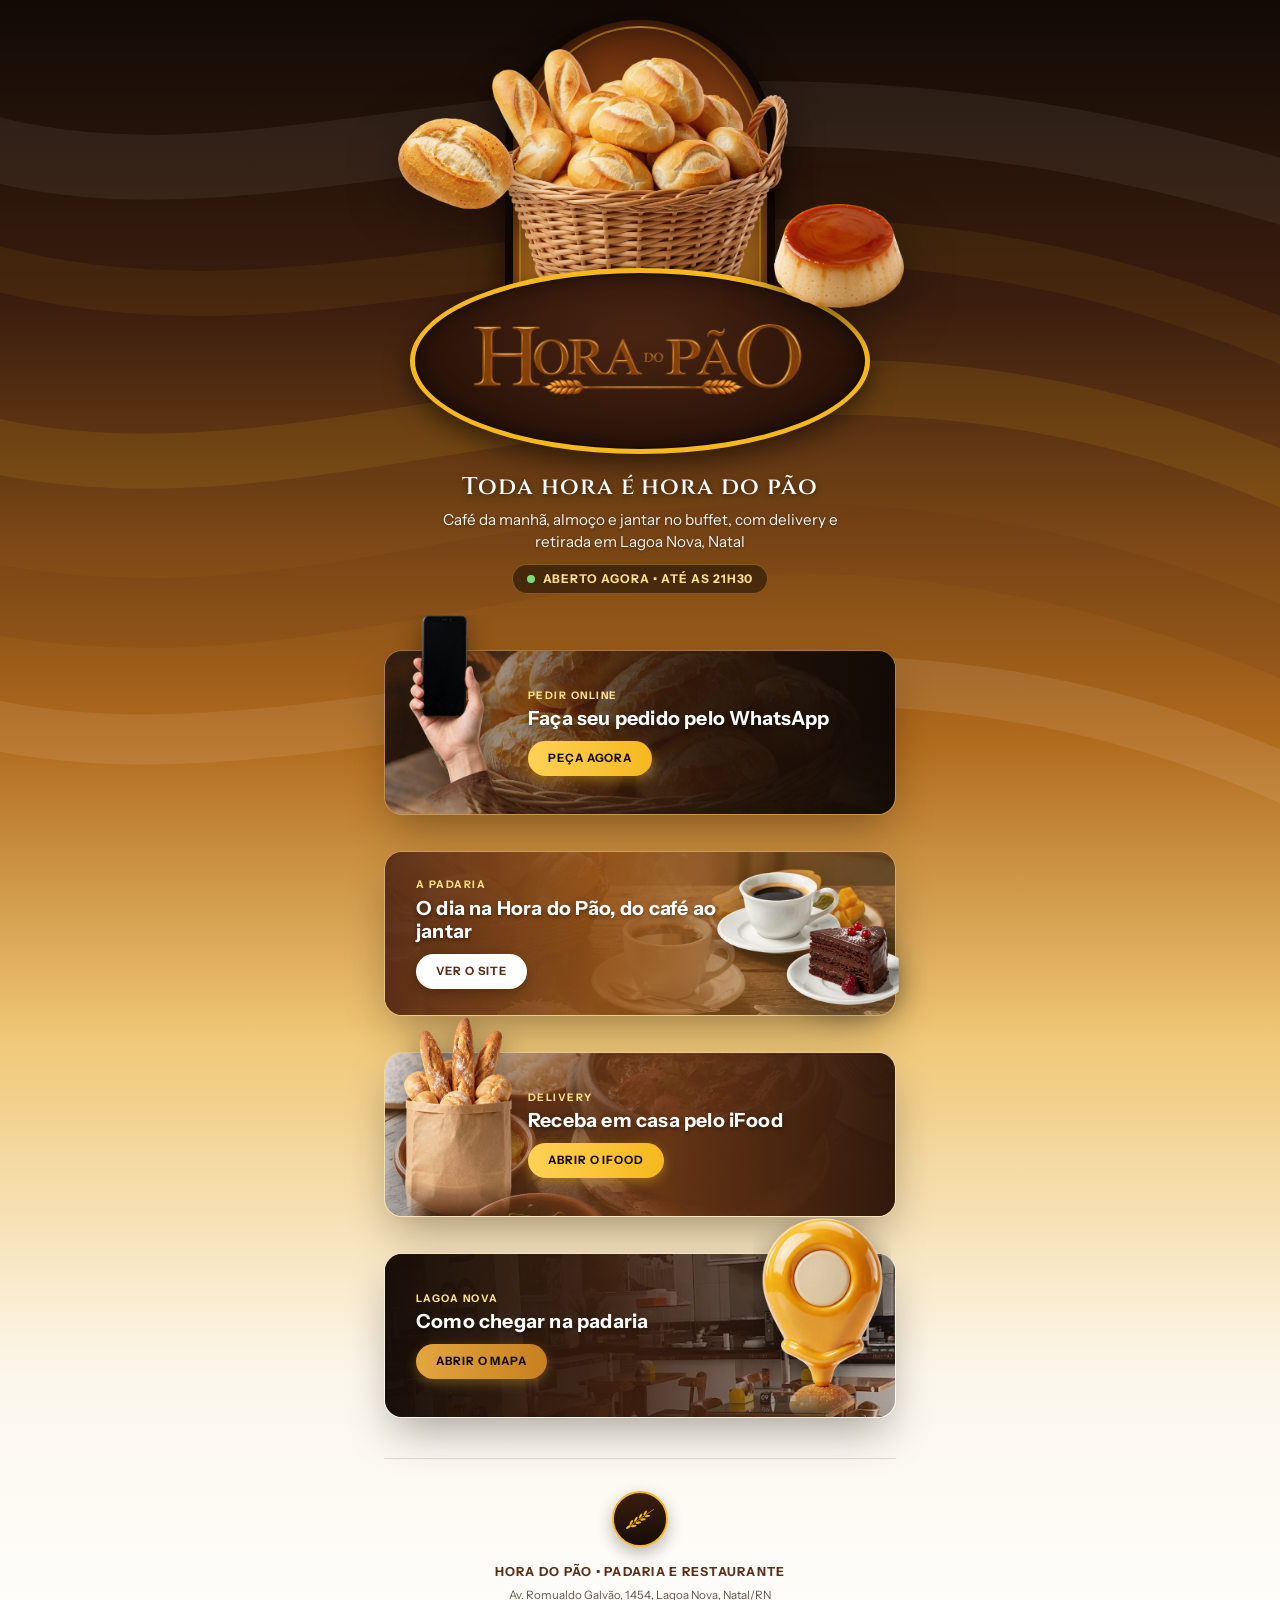
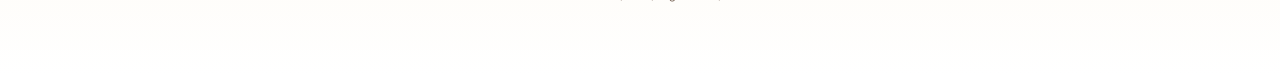
==== bio/index.html @ 215878dd "Adiciona página /bio e ajusta relógio e mobile - bio/: página de links para o Instagram, com arco do" ====
<!DOCTYPE html>
<html lang="pt-BR">
<head>
  <meta charset="UTF-8">
  <meta name="viewport" content="width=device-width, initial-scale=1">
  <title>Hora do Pão | Links</title>
  <meta name="description" content="Hora do Pão, padaria e restaurante em Lagoa Nova, Natal. Peça pelo WhatsApp ou iFood, veja o site e saiba como chegar.">
  <meta name="theme-color" content="#170D07">
  <meta property="og:title" content="Hora do Pão | Padaria e restaurante em Natal">
  <meta property="og:description" content="Toda hora é hora do pão. Pedidos, delivery e como chegar.">
  <meta property="og:image" content="../assets/img/paes.jpg">
  <meta property="og:type" content="website">

  <link rel="preconnect" href="https://fonts.googleapis.com">
  <link rel="preconnect" href="https://fonts.gstatic.com" crossorigin>
  <link href="https://fonts.googleapis.com/css2?family=Cinzel:wght@500;600&family=Instrument+Sans:wght@400;500;600;700&display=swap" rel="stylesheet">

  <link rel="preload" as="image" href="../assets/img/bio/cesto.png" fetchpriority="high">
  <link rel="preload" as="image" href="../assets/img/logo.png" fetchpriority="high">
  <link rel="preload" as="image" href="../assets/img/bio/pao.png">
  <link rel="preload" as="image" href="../assets/img/bio/pudim.png">

  <link rel="stylesheet" href="style.css">
</head>
<body>

  <!-- Faixas onduladas do fundo -->
  <div class="fundo-ondas" aria-hidden="true">
    <svg viewBox="0 0 1440 900" fill="none" xmlns="http://www.w3.org/2000/svg" preserveAspectRatio="none">
      <path d="M-100 120 C 300 280, 700 -40, 1540 220" stroke="rgba(255, 255, 255, 0.07)" stroke-width="65"/>
      <path d="M-100 240 C 400 420, 800 60, 1540 380" stroke="rgba(245, 185, 30, 0.08)" stroke-width="45"/>
      <path d="M-100 420 C 350 580, 850 200, 1540 520" stroke="rgba(245, 185, 30, 0.12)" stroke-width="55"/>
      <path d="M-100 580 C 450 720, 750 350, 1540 680" stroke="rgba(90, 46, 23, 0.14)" stroke-width="70"/>
      <path d="M-100 700 C 320 850, 880 500, 1540 820" stroke="rgba(255, 255, 255, 0.1)" stroke-width="50"/>
    </svg>
  </div>

  <main class="bio">

    <header class="bio-topo">
      <div class="forno">
        <div class="forno__arco"></div>
        <img class="forno__cesto" src="../assets/img/bio/cesto.png" alt="Cesto de pão francês" width="720" height="611" fetchpriority="high" decoding="async">

        <div class="flutua flutua--esq" aria-hidden="true">
          <img class="flutua__img flutua__img--pao" src="../assets/img/bio/pao.png" alt="" width="320" height="250" decoding="async">
        </div>
      </div>

      <div class="placa-area">
        <h1 class="placa"><img src="../assets/img/logo.png" alt="Hora do Pão" width="1600" height="600" fetchpriority="high" decoding="async"></h1>

        <div class="flutua flutua--dir" aria-hidden="true">
          <img class="flutua__img flutua__img--pudim" src="../assets/img/bio/pudim.png" alt="" width="320" height="255" decoding="async">
        </div>
      </div>

      <div class="boas-vindas">
        <p class="boas-vindas__lema">Toda hora é hora do pão</p>
        <p class="boas-vindas__texto">Café da manhã, almoço e jantar no buffet, com delivery e retirada em Lagoa Nova, Natal</p>
        <p class="boas-vindas__status" id="status"><span class="boas-vindas__ponto" aria-hidden="true"></span><span id="status-texto">Aberto todos os dias, a partir das 6h</span></p>
      </div>
    </header>

    <nav class="links" aria-label="Links da Hora do Pão">

      <a class="faixa faixa--whatsapp" href="https://wa.me/5584992081542?text=Ol%C3%A1!%20Quero%20fazer%20um%20pedido%20na%20Hora%20do%20P%C3%A3o." target="_blank" rel="noopener noreferrer">
        <div class="faixa__fundo"></div>
        <div class="faixa__foto faixa__foto--esq"><img src="../assets/img/bio/celular.png" alt="" width="236" height="480" decoding="async"></div>
        <div class="faixa__conteudo faixa__conteudo--dir">
          <span class="faixa__tag">Pedir online</span>
          <span class="faixa__titulo">Faça seu pedido pelo WhatsApp</span>
          <span class="faixa__botao">Peça agora</span>
        </div>
      </a>

      <a class="faixa faixa--site" href="../">
        <div class="faixa__fundo"></div>
        <div class="faixa__foto faixa__foto--dir faixa__foto--larga"><img src="../assets/img/bio/cafe.png" alt="" width="480" height="352" loading="lazy" decoding="async"></div>
        <div class="faixa__conteudo faixa__conteudo--esq">
          <span class="faixa__tag">A padaria</span>
          <span class="faixa__titulo">O dia na Hora do Pão, do café ao jantar</span>
          <span class="faixa__botao">Ver o site</span>
        </div>
      </a>

      <a class="faixa faixa--ifood" href="https://www.ifood.com.br/delivery/natal-rn/hora-do-pao-padaria-e-restaurante-lagoa-nova/bbb36d8f-8e2b-4144-b523-37122ae760ab" target="_blank" rel="noopener noreferrer">
        <div class="faixa__fundo"></div>
        <div class="faixa__foto faixa__foto--esq"><img src="../assets/img/bio/sacola.png" alt="" width="259" height="480" loading="lazy" decoding="async"></div>
        <div class="faixa__conteudo faixa__conteudo--dir">
          <span class="faixa__tag">Delivery</span>
          <span class="faixa__titulo">Receba em casa pelo iFood</span>
          <span class="faixa__botao">Abrir o iFood</span>
        </div>
      </a>

      <a class="faixa faixa--mapa" href="https://share.google/lMcc5gA6wHvhOMpHn" target="_blank" rel="noopener noreferrer">
        <div class="faixa__fundo"></div>
        <div class="faixa__foto faixa__foto--dir"><img src="../assets/img/bio/pino.png" alt="" width="288" height="480" loading="lazy" decoding="async"></div>
        <div class="faixa__conteudo faixa__conteudo--esq">
          <span class="faixa__tag">Lagoa Nova</span>
          <span class="faixa__titulo">Como chegar na padaria</span>
          <span class="faixa__botao">Abrir o mapa</span>
        </div>
      </a>

    </nav>

    <footer class="bio-rodape">
      <div class="selo" aria-hidden="true">
        <svg viewBox="0 0 96 28"><g fill="currentColor"><ellipse cx="8" cy="14" rx="8" ry="3.4"/><ellipse cx="22" cy="8" rx="8" ry="3.2" transform="rotate(-24 22 8)"/><ellipse cx="22" cy="20" rx="8" ry="3.2" transform="rotate(24 22 20)"/><ellipse cx="38" cy="8" rx="8" ry="3.2" transform="rotate(-24 38 8)"/><ellipse cx="38" cy="20" rx="8" ry="3.2" transform="rotate(24 38 20)"/><ellipse cx="54" cy="8" rx="8" ry="3.2" transform="rotate(-24 54 8)"/><ellipse cx="54" cy="20" rx="8" ry="3.2" transform="rotate(24 54 20)"/><ellipse cx="70" cy="8.5" rx="7.5" ry="3" transform="rotate(-24 70 8.5)"/><ellipse cx="70" cy="19.5" rx="7.5" ry="3" transform="rotate(24 70 19.5)"/></g><path d="M14 14H96" stroke="currentColor" stroke-width="1.6"/></svg>
      </div>
      <p class="bio-rodape__nome">Hora do Pão • Padaria e Restaurante</p>
      <p class="bio-rodape__fim">Av. Romualdo Galvão, 1454, Lagoa Nova, Natal/RN</p>
    </footer>

  </main>

  <script>
    // Status ao vivo, pela hora de Natal
    (function () {
      var HORARIOS = { 0: [6.5, 20.5], 1: [6, 21], 2: [6, 21], 3: [6, 21], 4: [6, 21], 5: [6, 21], 6: [6, 21.5] };
      var el = document.getElementById('status');
      var texto = document.getElementById('status-texto');
      function h(v) { var c = Math.floor(v), m = Math.round((v - c) * 60); return m ? c + 'h' + String(m).padStart(2, '0') : c + 'h'; }
      function atualizar() {
        try {
          var partes = {};
          new Intl.DateTimeFormat('en-US', { timeZone: 'America/Fortaleza', weekday: 'short', hour: '2-digit', minute: '2-digit', hourCycle: 'h23' })
            .formatToParts(new Date()).forEach(function (p) { partes[p.type] = p.value; });
          var dia = ['Sun', 'Mon', 'Tue', 'Wed', 'Thu', 'Fri', 'Sat'].indexOf(partes.weekday);
          var agora = Number(partes.hour) + Number(partes.minute) / 60;
          var hoje = HORARIOS[dia];
          if (agora < hoje[0]) { el.dataset.aberto = 'nao'; texto.textContent = 'Fechado agora • Abre às ' + h(hoje[0]); }
          else if (agora >= hoje[1]) { el.dataset.aberto = 'nao'; texto.textContent = 'Fechado agora • Abre amanhã às ' + h(HORARIOS[(dia + 1) % 7][0]); }
          else { el.dataset.aberto = 'sim'; texto.textContent = 'Aberto agora • Até as ' + h(hoje[1]); }
        } catch (e) { /* mantém o texto fixo */ }
      }
      atualizar();
      setInterval(atualizar, 30000);
    })();
  </script>
</body>
</html>
---- bio/style.css ----
/* =========================================================
   Hora do Pão: página de links para a bio do Instagram
   Mesma paleta do site: forno, casca, ouro, gema, miolo.
   ========================================================= */
:root {
  --forno: #170d07;
  --forno-claro: #2a160b;
  --casca: #5a2e17;
  --madeira: #a8672d;
  --ouro: #e3a63f;
  --gema: #f5b91e;
  --miolo: #f2dfb8;
  --farinha: #fcf7ec;

  --fonte-marca: "Cinzel", "Trajan Pro", "Times New Roman", serif;
  --fonte-texto: "Instrument Sans", "Segoe UI", system-ui, sans-serif;

  --raio: 18px;
  --sombra: 0 20px 45px -10px rgba(23, 13, 7, 0.38);
  --suave: all 0.4s cubic-bezier(0.16, 1, 0.3, 1);
}

*, *::before, *::after { box-sizing: border-box; margin: 0; padding: 0; }

html, body { overflow-x: hidden; max-width: 100%; width: 100%; }

body {
  /* Do forno escuro à farinha, descendo com a rolagem */
  background: linear-gradient(180deg, #120a05 0%, #3a1d0e 18%, #b06a1c 44%, #f0c877 62%, var(--farinha) 82%, #ffffff 100%) no-repeat;
  color: var(--forno-claro);
  font-family: var(--fonte-texto);
  line-height: 1.5;
  -webkit-font-smoothing: antialiased;
  display: flex; justify-content: center; align-items: flex-start;
  min-height: 100dvh;
  position: relative;
}

img {
  max-width: 100%; height: auto; display: block;
  user-select: none; -webkit-user-select: none; -webkit-user-drag: none;
  pointer-events: none;
}

.fundo-ondas {
  position: absolute; top: 0; left: 0; width: 100%; height: 100%; max-height: 100dvh;
  pointer-events: none; z-index: 0; overflow: hidden; opacity: 0.85;
}
.fundo-ondas svg { width: 100%; height: 100%; }

.bio {
  width: 100%; max-width: 480px;
  padding: 40px 20px 64px;
  display: flex; flex-direction: column; align-items: center;
  position: relative; z-index: 1;
  -webkit-tap-highlight-color: transparent;
}

/* =========================================================
   Topo: a boca do forno, o cesto e a placa oval da fachada
   ========================================================= */
.bio-topo { width: 100%; display: flex; flex-direction: column; align-items: center; text-align: center; margin-bottom: 28px; }

.forno {
  position: relative;
  width: calc(100% + 40px); margin: -40px -20px 0;
  height: 310px;
  display: flex; justify-content: center; align-items: flex-end;
  overflow: visible;
}

.forno__arco {
  position: absolute; top: 10px;
  width: 240px; height: 265px;
  border-radius: 120px 120px 0 0;
  background: radial-gradient(circle at 50% 78%, #ffcf5a 0%, #e08a1c 30%, #8a3f12 62%, #2a1208 100%);
  border: 8px solid #100804;
  box-shadow: 0 8px 32px rgba(0, 0, 0, 0.5), inset 0 0 26px rgba(0, 0, 0, 0.6);
  z-index: 1;
}
.forno__arco::after {
  content: ""; position: absolute; inset: 6px;
  border-radius: 50% 50% 0 0;
  border: 2px solid rgba(245, 185, 30, 0.45);
  background-image: radial-gradient(circle at 50% 80%, rgba(255, 207, 90, 0.3) 15%, transparent 75%);
  pointer-events: none;
}

.forno__cesto {
  width: 262px; height: auto;
  transform: translateY(-42px);
  z-index: 2;
  filter: drop-shadow(0 12px 18px rgba(0, 0, 0, 0.45));
}

/* Placa oval: o letreiro da fachada, com o aro amarelo */
.placa-area {
  position: relative; z-index: 3;
  margin-top: -68px;
  width: 96%; max-width: 420px;
  display: flex; justify-content: center; align-items: center;
}
.placa {
  width: 100%;
  padding: 16px 30px 14px;
  border-radius: 50%;
  background: radial-gradient(ellipse at 50% 35%, #4a2412 0%, #2a1309 70%, #1c0c05 100%);
  border: 5px solid var(--gema);
  box-shadow: 0 10px 26px rgba(0, 0, 0, 0.5), inset 0 0 0 2px rgba(23, 13, 7, 0.55), inset 0 0 22px rgba(0, 0, 0, 0.5);
}
.placa img { width: 100%; filter: brightness(1.25); }

/* =========================================================
   Pão e pudim flutuando (entrada de cima + levitação)
   ========================================================= */
.flutua { position: absolute; pointer-events: none; z-index: 10; filter: drop-shadow(0 14px 24px rgba(23, 13, 7, 0.6)); }

.flutua--esq { top: 96px; left: 8px; width: 92px; animation: descer 1.8s cubic-bezier(0.16, 1, 0.3, 1) both; }
.flutua--dir { top: -52px; right: -22px; width: 104px; animation: descer 1.8s cubic-bezier(0.16, 1, 0.3, 1) both; }

.flutua__img { width: 100%; height: auto; backface-visibility: hidden; will-change: transform; }
.flutua__img--pao { animation: levitar-pao 5.2s ease-in-out infinite alternate; }
.flutua__img--pudim { animation: levitar-pudim 5.5s ease-in-out infinite alternate; }

@keyframes descer {
  0% { opacity: 0; transform: translateY(-90px) scale(0.18); }
  75% { opacity: 1; transform: translateY(4px) scale(1.05); }
  100% { opacity: 1; transform: translateY(0) scale(1); }
}
@keyframes levitar-pao {
  0% { transform: rotate(-24deg) translateY(0) scale(0.98); }
  50% { transform: rotate(-18deg) translateY(-10px) scale(1.03); }
  100% { transform: rotate(-24deg) translateY(0) scale(0.98); }
}
@keyframes levitar-pudim {
  0% { transform: rotate(14deg) translateY(0) scale(0.98); }
  50% { transform: rotate(8deg) translateY(-10px) scale(1.03); }
  100% { transform: rotate(14deg) translateY(0) scale(0.98); }
}

/* ---------- Boas-vindas ---------- */
.boas-vindas { padding: 0 12px; display: flex; flex-direction: column; align-items: center; width: 100%; margin-top: 18px; }

.boas-vindas__lema {
  font-family: var(--fonte-marca); font-size: 1.3rem; font-weight: 600;
  color: #fff; line-height: 1.3; letter-spacing: 0.04em; margin-bottom: 6px;
  text-shadow: 0 2px 6px rgba(0, 0, 0, 0.5);
}
.boas-vindas__texto {
  font-size: 0.88rem; color: rgba(255, 255, 255, 0.94);
  max-width: 38ch; line-height: 1.45; margin-bottom: 10px;
  text-shadow: 0 1px 3px rgba(0, 0, 0, 0.4);
}
.boas-vindas__status {
  display: inline-flex; align-items: center; gap: 8px;
  font-size: 0.75rem; font-weight: 700; text-transform: uppercase; letter-spacing: 0.08em;
  color: #ffe08a;
  background: rgba(23, 13, 7, 0.55);
  padding: 5px 14px; border-radius: 20px;
  border: 1px solid rgba(245, 185, 30, 0.35);
  backdrop-filter: blur(4px); -webkit-backdrop-filter: blur(4px);
}
.boas-vindas__ponto { width: 8px; height: 8px; border-radius: 50%; background: #ffe08a; flex: none; }
.boas-vindas__status[data-aberto="sim"] .boas-vindas__ponto { background: #7ddc7a; animation: pulso 2.4s infinite; }
.boas-vindas__status[data-aberto="nao"] .boas-vindas__ponto { background: #ff8a5c; }
@keyframes pulso {
  0% { box-shadow: 0 0 0 0 rgba(125, 220, 122, 0.6); }
  70% { box-shadow: 0 0 0 8px rgba(125, 220, 122, 0); }
  100% { box-shadow: 0 0 0 0 rgba(125, 220, 122, 0); }
}

/* =========================================================
   Faixas com a foto saltando para fora
   ========================================================= */
.links { display: flex; flex-direction: column; gap: 28px; width: 100%; margin-top: 20px; margin-bottom: 40px; }

.faixa {
  display: flex; position: relative;
  width: 100%; height: 150px;
  border-radius: var(--raio);
  text-decoration: none;
  box-shadow: var(--sombra);
  transition: var(--suave);
  overflow: visible; /* a foto precisa sair da faixa */
}
.faixa:focus-visible { outline: 3px solid var(--forno); outline-offset: 4px; }

.faixa__fundo { position: absolute; inset: 0; border-radius: var(--raio); overflow: hidden; z-index: 1; border: 1px solid rgba(255, 255, 255, 0.16); }
.faixa__fundo::before {
  content: ""; position: absolute; inset: 0;
  background-size: cover; background-position: center;
  transition: transform 0.6s cubic-bezier(0.16, 1, 0.3, 1);
}

.faixa--whatsapp .faixa__fundo::before {
  background-image: linear-gradient(to right, rgba(90, 46, 23, 0.2) 0%, rgba(42, 22, 11, 0.88) 55%, rgba(18, 10, 5, 0.98) 100%), url("../assets/img/paes.jpg");
}
.faixa--site .faixa__fundo::before {
  background-image: linear-gradient(to left, rgba(227, 166, 63, 0.2) 0%, rgba(150, 84, 24, 0.9) 55%, rgba(90, 46, 23, 0.98) 100%), url("../assets/img/cafe-da-manha.jpg");
}
.faixa--ifood .faixa__fundo::before {
  background-image: linear-gradient(to right, rgba(168, 103, 45, 0.2) 0%, rgba(110, 56, 22, 0.9) 55%, rgba(48, 24, 11, 0.98) 100%), url("../assets/img/feijoada.jpg");
}
.faixa--mapa .faixa__fundo::before {
  background-image: linear-gradient(to left, rgba(90, 46, 23, 0.2) 0%, rgba(58, 29, 14, 0.9) 55%, rgba(23, 13, 7, 0.98) 100%), url("../assets/img/salao.jpg");
}

.faixa__foto { position: absolute; bottom: 0; width: 118px; height: 170px; overflow: visible; pointer-events: none; z-index: 2; }
.faixa__foto--esq { left: 8px; }
.faixa__foto--dir { right: 8px; }
.faixa__foto--larga { width: 150px; right: 2px; }

.faixa__foto img {
  position: absolute; bottom: 0; left: 0; width: 100%; height: 100%;
  object-fit: contain; object-position: bottom center;
  transform: scale(1.08) translateY(0); transform-origin: bottom center;
  transition: var(--suave);
  filter: drop-shadow(0 8px 12px rgba(0, 0, 0, 0.4));
  -webkit-mask-image: linear-gradient(to bottom, #000 82%, transparent 100%);
  mask-image: linear-gradient(to bottom, #000 82%, transparent 100%);
}
.faixa__foto--larga img { -webkit-mask-image: none; mask-image: none; height: auto; bottom: 10px; }

.faixa__conteudo {
  display: flex; flex-direction: column; justify-content: center; align-items: flex-start;
  height: 100%; position: relative; z-index: 3;
}
.faixa__conteudo--dir { margin-left: 134px; width: calc(100% - 134px); padding: 16px 10px 16px 14px; }
.faixa__conteudo--esq { margin-right: 124px; width: calc(100% - 124px); padding: 16px 4px 16px 22px; }
.faixa--site .faixa__conteudo--esq { margin-right: 148px; width: calc(100% - 148px); }

.faixa__tag { font-size: 0.65rem; font-weight: 700; text-transform: uppercase; letter-spacing: 0.14em; color: #ffe08a; margin-bottom: 4px; }
.faixa__titulo {
  font-size: 1.02rem; font-weight: 700; color: #fff;
  margin-bottom: 8px; line-height: 1.2; letter-spacing: 0.01em;
  text-shadow: 0 2px 4px rgba(0, 0, 0, 0.45);
}
.faixa__botao {
  font-size: 0.66rem; font-weight: 700; letter-spacing: 0.08em; text-transform: uppercase;
  padding: 7px 15px; border-radius: 30px; display: inline-block;
  transition: var(--suave);
}
.faixa--whatsapp .faixa__botao, .faixa--ifood .faixa__botao {
  background: linear-gradient(90deg, #ffd155 0%, var(--gema) 100%); color: var(--forno);
  box-shadow: 0 4px 12px rgba(245, 185, 30, 0.4);
}
.faixa--site .faixa__botao { background: #fff; color: var(--casca); box-shadow: 0 4px 12px rgba(0, 0, 0, 0.25); }
.faixa--mapa .faixa__botao { background: linear-gradient(90deg, var(--ouro) 0%, #c7801f 100%); color: var(--forno); box-shadow: 0 4px 12px rgba(227, 166, 63, 0.35); }

/* Resposta ao toque e ao mouse: a faixa sobe e a foto salta */
@media (hover: hover) {
  .faixa:hover { transform: translateY(-4px); box-shadow: 0 22px 45px rgba(23, 13, 7, 0.45); }
  .faixa:hover .faixa__fundo::before { transform: scale(1.06); }
  .faixa:hover .faixa__foto img { transform: scale(1.13) translateY(-3px); }
  .faixa:hover .faixa__botao { filter: brightness(1.08); }
}
.faixa:active { transform: translateY(-4px) scale(0.99); box-shadow: 0 22px 45px rgba(23, 13, 7, 0.45); transition: all 0.15s cubic-bezier(0.16, 1, 0.3, 1); }
.faixa:active .faixa__fundo::before { transform: scale(1.06); }
.faixa:active .faixa__foto img { transform: scale(1.13) translateY(-3px); }
.faixa:active .faixa__botao { filter: brightness(1.08); }

/* =========================================================
   Rodapé
   ========================================================= */
.bio-rodape {
  display: flex; flex-direction: column; align-items: center; text-align: center;
  width: 100%; border-top: 1px solid rgba(90, 46, 23, 0.16); padding-top: 32px;
}
.selo {
  width: 56px; height: 56px; border-radius: 50%; margin-bottom: 16px;
  background: linear-gradient(180deg, #3a1d0e 0%, #170d07 100%);
  border: 2px solid var(--gema); color: var(--gema);
  display: flex; align-items: center; justify-content: center;
  box-shadow: 0 6px 16px rgba(23, 13, 7, 0.3);
}
.selo svg { width: 34px; height: auto; transform: rotate(-35deg); }
.bio-rodape__nome { font-size: 0.78rem; font-weight: 700; text-transform: uppercase; letter-spacing: 0.1em; color: var(--casca); margin-bottom: 6px; }
.bio-rodape__fim { font-size: 0.72rem; color: #6b5548; }

/* =========================================================
   Telas maiores
   ========================================================= */
@media (min-width: 600px) {
  .bio { max-width: 560px; padding: 56px 24px 72px; }
  .bio-topo { margin-bottom: 36px; }
  .forno { height: 350px; margin-top: -56px; }
  .forno__arco { top: 12px; width: 270px; height: 300px; border-radius: 135px 135px 0 0; }
  .forno__cesto { width: 296px; transform: translateY(-50px); }
  .placa-area { margin-top: -82px; max-width: 460px; }
  .flutua--esq { top: 118px; left: 34px; width: 116px; }
  .flutua--dir { top: -64px; right: -34px; width: 130px; }
  .boas-vindas__lema { font-size: 1.5rem; }
  .boas-vindas__texto { font-size: 0.95rem; max-width: 42ch; }
  .links { gap: 36px; }
  .faixa { height: 165px; }
  .faixa__foto { width: 128px; height: 185px; }
  .faixa__foto--esq { left: 10px; }
  .faixa__foto--dir { right: 10px; }
  .faixa__foto--larga { width: 168px; right: 4px; }
  .faixa__conteudo--dir { margin-left: 138px; width: calc(100% - 138px); padding: 20px 20px 20px 6px; }
  .faixa__conteudo--esq { margin-right: 138px; width: calc(100% - 138px); padding: 20px 6px 20px 32px; }
  .faixa--site .faixa__conteudo--esq { margin-right: 172px; width: calc(100% - 172px); }
  .faixa__titulo { font-size: 1.22rem; margin-bottom: 10px; }
  .faixa__botao { font-size: 0.72rem; padding: 9px 20px; }
}

@media (prefers-reduced-motion: reduce) {
  .flutua, .flutua__img, .boas-vindas__ponto { animation: none !important; }
  .flutua__img--pao { transform: rotate(-24deg); }
  .flutua__img--pudim { transform: rotate(14deg); }
  .faixa, .faixa__fundo::before, .faixa__foto img, .faixa__botao { transition: none; }
}
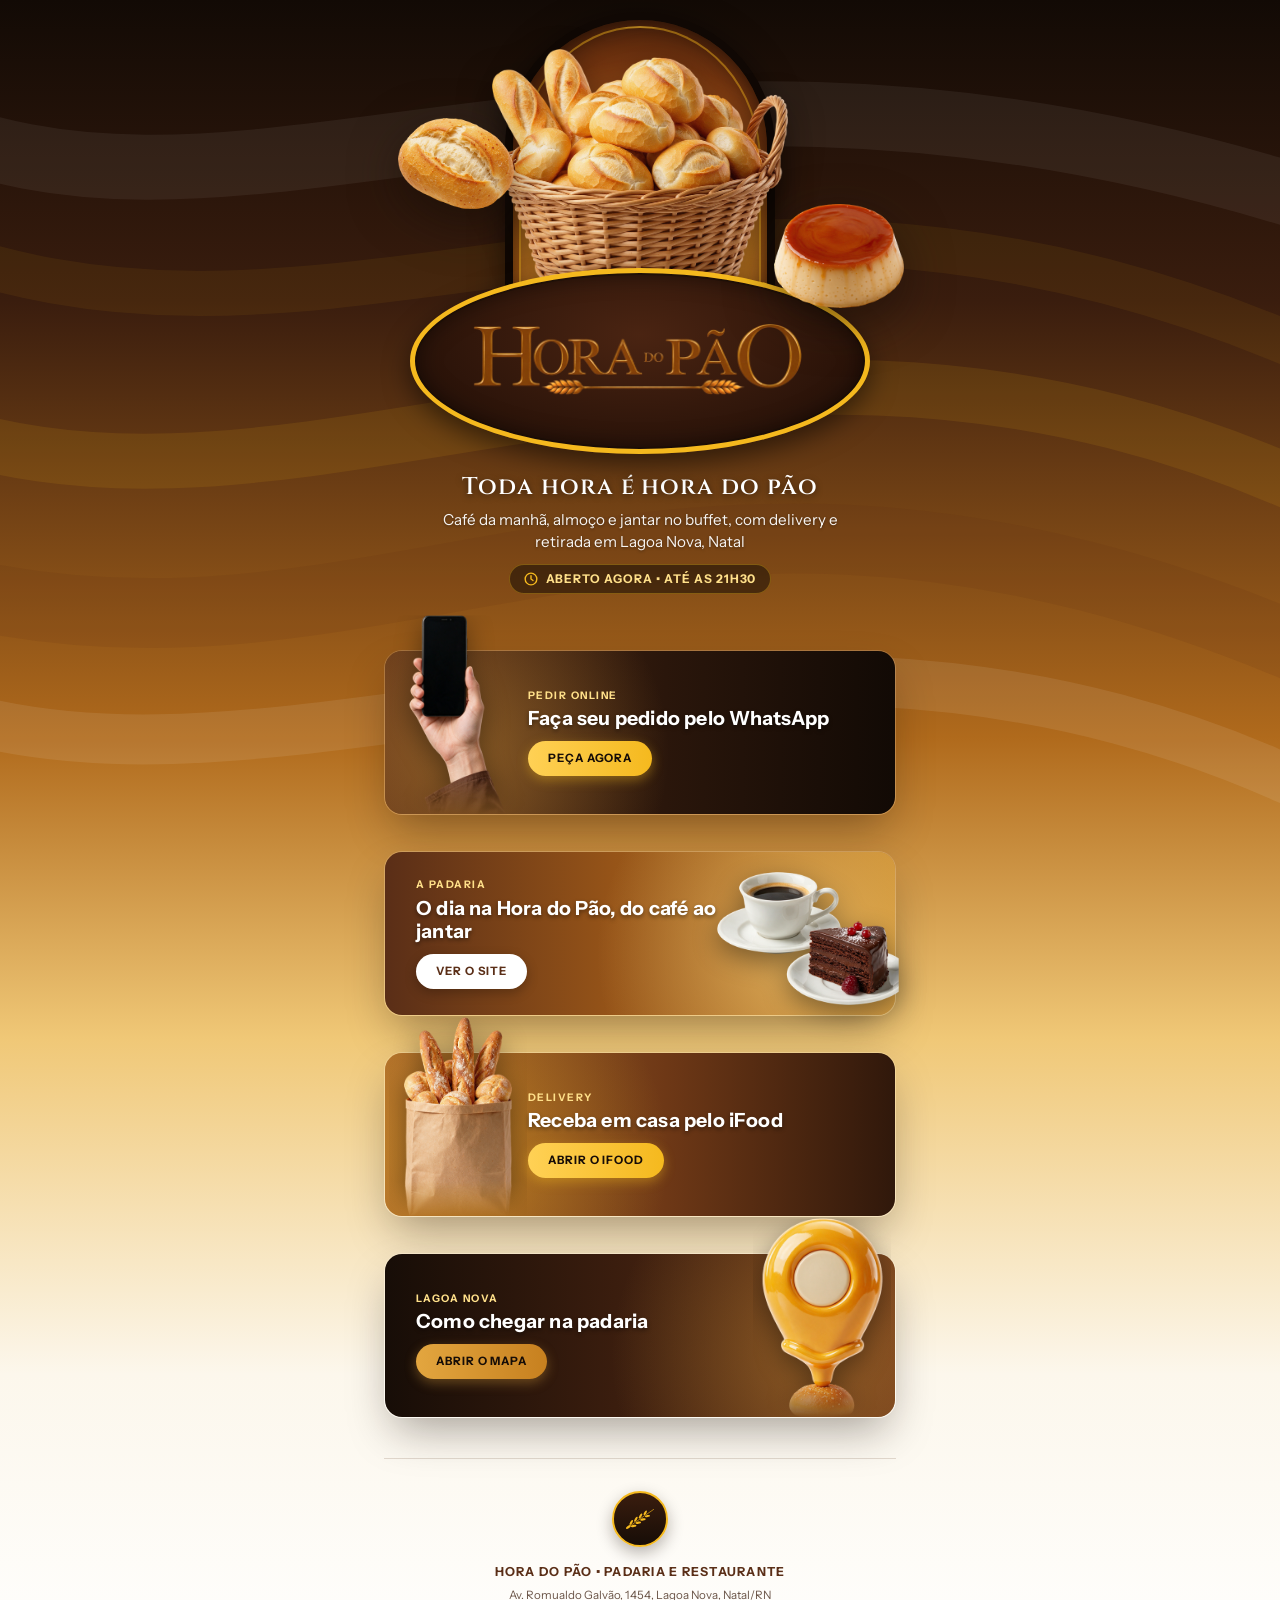
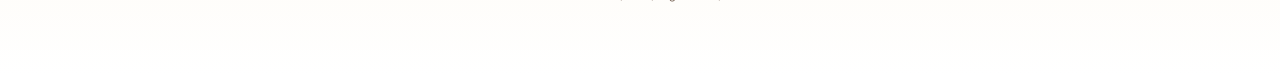
==== commit c234e632: "Bio: fundos lisos nas faixas, pão na diagonal e relógio no status Co-Authored-By: Claude Opus 5.5 <n" ====
--- a/bio/index.html
+++ b/bio/index.html
@@ -58,7 +58,7 @@
       <div class="boas-vindas">
         <p class="boas-vindas__lema">Toda hora é hora do pão</p>
         <p class="boas-vindas__texto">Café da manhã, almoço e jantar no buffet, com delivery e retirada em Lagoa Nova, Natal</p>
-        <p class="boas-vindas__status" id="status"><span class="boas-vindas__ponto" aria-hidden="true"></span><span id="status-texto">Aberto todos os dias, a partir das 6h</span></p>
+        <p class="boas-vindas__status" id="status"><svg class="boas-vindas__relogio" viewBox="0 0 24 24" aria-hidden="true"><circle cx="12" cy="12" r="10"/><path d="M12 6.5V12l3.5 2.5"/></svg><span id="status-texto">Aberto todos os dias, a partir das 6h</span></p>
       </div>
     </header>
 
--- a/bio/style.css
+++ b/bio/style.css
@@ -128,9 +128,9 @@
   100% { opacity: 1; transform: translateY(0) scale(1); }
 }
 @keyframes levitar-pao {
-  0% { transform: rotate(-24deg) translateY(0) scale(0.98); }
-  50% { transform: rotate(-18deg) translateY(-10px) scale(1.03); }
-  100% { transform: rotate(-24deg) translateY(0) scale(0.98); }
+  0% { transform: rotate(24deg) translateY(0) scale(0.98); }
+  50% { transform: rotate(18deg) translateY(-10px) scale(1.03); }
+  100% { transform: rotate(24deg) translateY(0) scale(0.98); }
 }
 @keyframes levitar-pudim {
   0% { transform: rotate(14deg) translateY(0) scale(0.98); }
@@ -160,14 +160,9 @@
   border: 1px solid rgba(245, 185, 30, 0.35);
   backdrop-filter: blur(4px); -webkit-backdrop-filter: blur(4px);
 }
-.boas-vindas__ponto { width: 8px; height: 8px; border-radius: 50%; background: #ffe08a; flex: none; }
-.boas-vindas__status[data-aberto="sim"] .boas-vindas__ponto { background: #7ddc7a; animation: pulso 2.4s infinite; }
-.boas-vindas__status[data-aberto="nao"] .boas-vindas__ponto { background: #ff8a5c; }
-@keyframes pulso {
-  0% { box-shadow: 0 0 0 0 rgba(125, 220, 122, 0.6); }
-  70% { box-shadow: 0 0 0 8px rgba(125, 220, 122, 0); }
-  100% { box-shadow: 0 0 0 0 rgba(125, 220, 122, 0); }
-}
+.boas-vindas__relogio { width: 14px; height: 14px; flex: none; fill: none; stroke: var(--gema); stroke-width: 2.4; stroke-linecap: round; }
+.boas-vindas__status[data-aberto="nao"] { color: var(--miolo); }
+.boas-vindas__status[data-aberto="nao"] .boas-vindas__relogio { stroke: var(--miolo); opacity: 0.75; }
 
 /* =========================================================
    Faixas com a foto saltando para fora
@@ -193,16 +188,16 @@
 }
 
 .faixa--whatsapp .faixa__fundo::before {
-  background-image: linear-gradient(to right, rgba(90, 46, 23, 0.2) 0%, rgba(42, 22, 11, 0.88) 55%, rgba(18, 10, 5, 0.98) 100%), url("../assets/img/paes.jpg");
+  background-image: radial-gradient(circle at 16% 62%, rgba(227, 166, 63, 0.42) 0%, rgba(227, 166, 63, 0) 46%), linear-gradient(to right, #5a2e17 0%, #2a160b 55%, #120a05 100%);
 }
 .faixa--site .faixa__fundo::before {
-  background-image: linear-gradient(to left, rgba(227, 166, 63, 0.2) 0%, rgba(150, 84, 24, 0.9) 55%, rgba(90, 46, 23, 0.98) 100%), url("../assets/img/cafe-da-manha.jpg");
+  background-image: radial-gradient(circle at 82% 62%, rgba(255, 221, 140, 0.5) 0%, rgba(255, 221, 140, 0) 48%), linear-gradient(to left, #c98a2c 0%, #965418 55%, #5a2e17 100%);
 }
 .faixa--ifood .faixa__fundo::before {
-  background-image: linear-gradient(to right, rgba(168, 103, 45, 0.2) 0%, rgba(110, 56, 22, 0.9) 55%, rgba(48, 24, 11, 0.98) 100%), url("../assets/img/feijoada.jpg");
+  background-image: radial-gradient(circle at 16% 62%, rgba(245, 185, 30, 0.38) 0%, rgba(245, 185, 30, 0) 46%), linear-gradient(to right, #a8672d 0%, #6e3816 55%, #30180b 100%);
 }
 .faixa--mapa .faixa__fundo::before {
-  background-image: linear-gradient(to left, rgba(90, 46, 23, 0.2) 0%, rgba(58, 29, 14, 0.9) 55%, rgba(23, 13, 7, 0.98) 100%), url("../assets/img/salao.jpg");
+  background-image: radial-gradient(circle at 84% 62%, rgba(227, 166, 63, 0.36) 0%, rgba(227, 166, 63, 0) 46%), linear-gradient(to left, #6b3719 0%, #3a1d0e 55%, #170d07 100%);
 }
 
 .faixa__foto { position: absolute; bottom: 0; width: 118px; height: 170px; overflow: visible; pointer-events: none; z-index: 2; }
@@ -305,8 +300,8 @@
 }
 
 @media (prefers-reduced-motion: reduce) {
-  .flutua, .flutua__img, .boas-vindas__ponto { animation: none !important; }
-  .flutua__img--pao { transform: rotate(-24deg); }
+  .flutua, .flutua__img { animation: none !important; }
+  .flutua__img--pao { transform: rotate(24deg); }
   .flutua__img--pudim { transform: rotate(14deg); }
   .faixa, .faixa__fundo::before, .faixa__foto img, .faixa__botao { transition: none; }
 }
